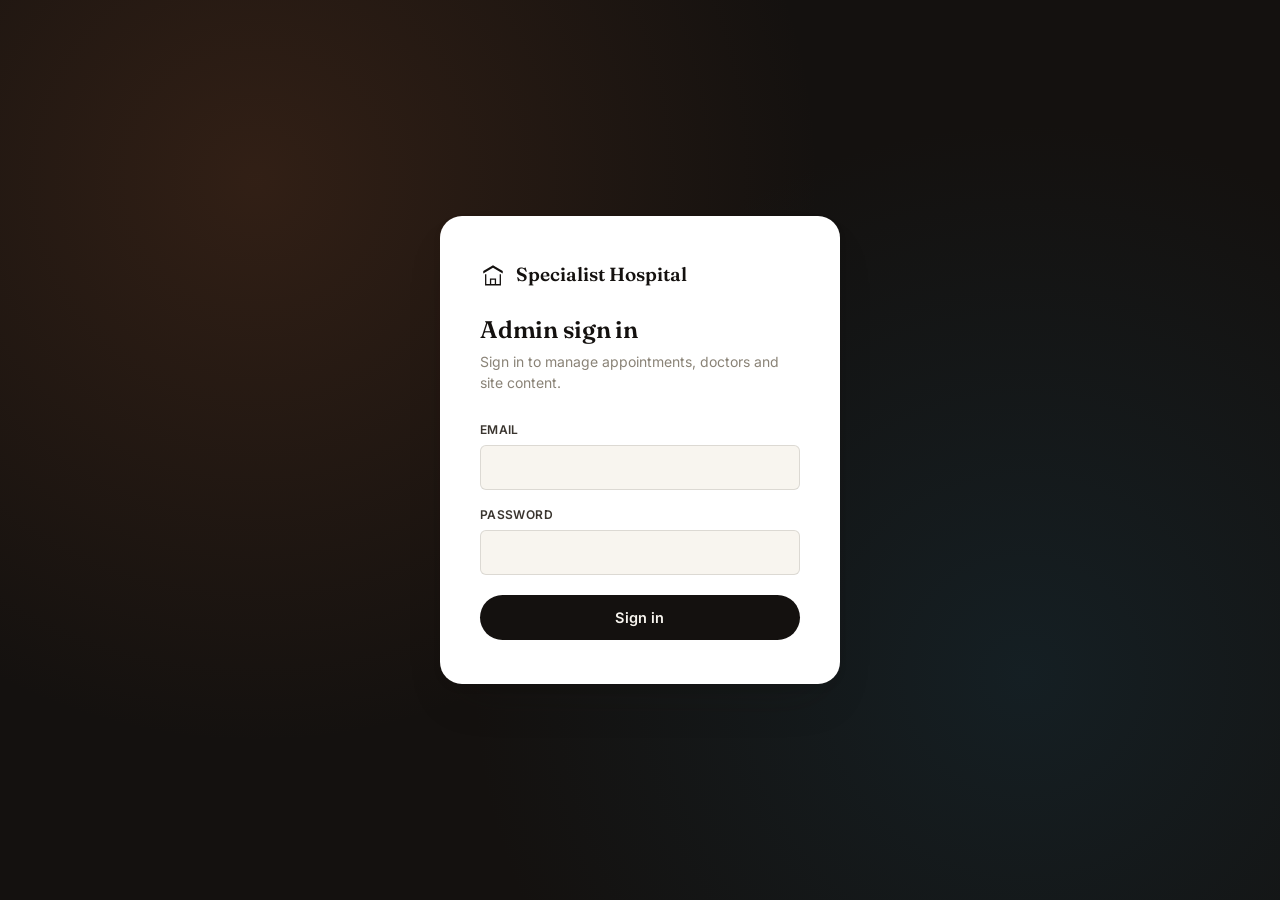
==== admin.html @ 0815db70 "first commit" ====
<!doctype html>
<html lang="en">
<head>
  <meta charset="UTF-8" />
  <meta name="viewport" content="width=device-width, initial-scale=1.0" />
  <title>Sterling Specialist Hospital — Admin</title>
  <meta name="robots" content="noindex, nofollow" />
  <link rel="icon" href="data:," />
  <link rel="stylesheet" href="/css/base.css?v=9" />
  <link rel="stylesheet" href="/css/admin.css?v=9" />
</head>
<body class="admin">

  <!-- ===================== LOGIN SCREEN ===================== -->
  <section class="login-screen" id="loginScreen">
    <div class="login-card">
      <div class="login-card__brand">
        <span class="icon"><svg viewBox="0 0 32 32" fill="none"><path d="M16 4 28 11v3L16 7 4 14v-3L16 4Z" fill="currentColor"/><path d="M7 15v13h18V15" stroke="currentColor" stroke-width="1.6"/><path d="M13 28v-7h6v7" stroke="currentColor" stroke-width="1.6"/></svg></span>
        <span>Specialist Hospital</span>
      </div>
      <h1>Admin sign in</h1>
      <p class="sub">Sign in to manage appointments, doctors and site content.</p>
      <div class="login-error" id="loginError"></div>
      <form class="login-form" id="loginForm">
        <div class="form-field">
          <label for="loginEmail" class="admin-label">Email</label>
          <input type="email" id="loginEmail" class="admin-input" required autocomplete="username" />
        </div>
        <div class="form-field">
          <label for="loginPassword" class="admin-label">Password</label>
          <input type="password" id="loginPassword" class="admin-input" required autocomplete="current-password" />
        </div>
        <button type="submit" class="btn btn-login" id="loginSubmitBtn">Sign in</button>
      </form>
    </div>
  </section>

  <!-- ===================== ADMIN SHELL ===================== -->
  <div class="admin-shell" id="adminShell">
    <div class="sidebar-backdrop" id="sidebarBackdrop"></div>
    <aside class="admin-sidebar" id="adminSidebar">
      <div class="admin-sidebar__brand">
        <span class="icon"><svg viewBox="0 0 32 32" fill="none"><path d="M16 4 28 11v3L16 7 4 14v-3L16 4Z" fill="currentColor"/><path d="M7 15v13h18V15" stroke="currentColor" stroke-width="1.6"/><path d="M13 28v-7h6v7" stroke="currentColor" stroke-width="1.6"/></svg></span>
        <span>Specialist Hospital</span>
      </div>

      <div class="admin-sidebar__nav-scroll">
        <nav>
          <div class="nav-group">
            <p class="nav-group__label">Overview</p>
            <button class="nav-item active" data-view="dashboard" data-icon="dashboard"><span class="icon"></span>Dashboard</button>
            <button class="nav-item" data-view="notifications" data-icon="bell"><span class="icon"></span>Notifications<span class="nav-item__badge hidden" id="navNotifBadge">0</span></button>
            <button class="nav-item" data-view="branding" data-icon="image"><span class="icon"></span>Hospital Logo</button>
            <button class="nav-item" data-view="profile" data-icon="userCircle"><span class="icon"></span>Profile Settings</button>
          </div>
          <div class="nav-group">
            <p class="nav-group__label">Specialist Hospital</p>
            <button class="nav-item" data-view="sh-appointments" data-icon="clock"><span class="icon"></span>Appointments</button>
            <button class="nav-item" data-view="sh-doctors" data-icon="doctor"><span class="icon"></span>Doctors</button>
            <button class="nav-item" data-view="sh-board" data-icon="userCircle"><span class="icon"></span>Board of Directors</button>
            <button class="nav-item" data-view="sh-departments" data-icon="pulse"><span class="icon"></span>Departments</button>
            <button class="nav-item" data-view="sh-posts" data-icon="bookOpen"><span class="icon"></span>Health Articles</button>
            <button class="nav-item" data-view="sh-partners" data-icon="layers"><span class="icon"></span>Partners</button>
            <button class="nav-item" data-view="sh-hero" data-icon="image"><span class="icon"></span>Hero Slides</button>
            <button class="nav-item" data-view="sh-content" data-icon="layers"><span class="icon"></span>Page Content</button>
          </div>
        </nav>
      </div>

      <div class="admin-sidebar__footer">
        <div class="admin-sidebar__user">
          <strong id="sidebarAdminName">Admin</strong>
          <span id="sidebarAdminEmail"></span>
        </div>
        <button class="nav-item" id="logoutBtn" data-icon="logout"><span class="icon"></span>Sign out</button>
      </div>
    </aside>

    <main class="admin-main" id="adminMain">
      <!-- Views are rendered into here by admin.js -->
    </main>
  </div>

  <!-- ===================== SHARED MODAL ===================== -->
  <div class="modal-backdrop" id="adminModal">
    <div class="modal" id="adminModalInner" role="dialog" aria-modal="true"></div>
  </div>

  <script src="/js/icons.js?v=9"></script>
  <script src="/js/config.js?v=9"></script>
  <script src="/js/api.js?v=9"></script>
  <script src="/js/admin.js?v=9"></script>
  <script src="/js/admin-shared-views.js?v=9"></script>
  <script src="/js/admin-hospital-views.js?v=9"></script>
</body>
</html>
---- css/base.css ----
/* =========================================================
   SterlingGroup — design tokens & base styles
   Shared across all pages (hospital, board, admin)
   ========================================================= */

@import url('https://fonts.googleapis.com/css2?family=Fraunces:ital,opsz,wght@0,9..144,300..900;1,9..144,300..900&family=Inter:wght@400;500;600;700&family=JetBrains+Mono:wght@400;500&display=swap');

:root {
  /* ---- Shared neutrals ---- */
  --ink: #14110f;
  --ink-soft: #3a352f;
  --paper: #f8f5ef;
  --paper-raised: #ffffff;
  --stone: #8a8377;
  --stone-light: #d8d2c4;
  --line: rgba(20, 17, 15, 0.12);

  /* ---- Lakeview accent (hospitality) ---- */
  --lv-primary: #8a4a28;
  --lv-primary-deep: #5e3119;
  --lv-gold: #c69a4c;
  --lv-tint: #f4ece1;

  /* ---- Sterling Hospital accent (healthcare) ---- */
  --sh-primary: #163f52;
  --sh-primary-deep: #0d2733;
  --sh-teal: #3e8e7e;
  --sh-tint: #e9f1ef;

  /* ---- Type ---- */
  --font-display: 'Fraunces', 'Iowan Old Style', serif;
  --font-body: 'Inter', -apple-system, BlinkMacSystemFont, sans-serif;
  --font-mono: 'JetBrains Mono', monospace;

  /* ---- Scale ---- */
  --radius-sm: 6px;
  --radius-md: 12px;
  --radius-lg: 22px;
  --shadow-soft: 0 1px 2px rgba(20,17,15,0.04), 0 12px 32px -16px rgba(20,17,15,0.18);
  --shadow-lift: 0 4px 8px rgba(20,17,15,0.06), 0 24px 48px -20px rgba(20,17,15,0.28);

  --container: 1240px;
}

* { box-sizing: border-box; }
html { scroll-behavior: smooth; overflow-x: hidden; }

@media (prefers-reduced-motion: reduce) {
  html { scroll-behavior: auto; }
  *, *::before, *::after { animation-duration: 0.01ms !important; animation-iteration-count: 1 !important; transition-duration: 0.01ms !important; }
}

body {
  margin: 0;
  font-family: var(--font-body);
  color: var(--ink);
  background: var(--paper);
  -webkit-font-smoothing: antialiased;
  font-size: 16px;
  line-height: 1.5;
  overflow-x: hidden;
}

h1, h2, h3, h4 {
  font-family: var(--font-display);
  font-weight: 600;
  line-height: 1.08;
  margin: 0;
  letter-spacing: -0.01em;
}

.eyebrow {
  font-family: var(--font-mono);
  font-size: 12.5px;
  letter-spacing: 0.14em;
  text-transform: uppercase;
  color: var(--stone);
  margin: 0 0 22px;
}

p { margin: 0; }

a { color: inherit; text-decoration: none; }

img { max-width: 100%; display: block; }

button {
  font-family: var(--font-body);
  cursor: pointer;
  border: none;
  background: none;
  color: inherit;
}

input, textarea, select {
  font-family: var(--font-body);
  font-size: 15px;
}

::selection { background: var(--lv-gold); color: var(--ink); }

.container {
  max-width: var(--container);
  margin: 0 auto;
  padding: 0 32px;
}

@media (max-width: 720px) {
  .container { padding: 0 20px; }
}

/* ---------------------------------------------------------
   Mobile nav toggle.
   Each page's header keeps its own nav link colors/spacing;
   this just handles the hamburger button and the collapse
   behavior on narrow screens.
   --------------------------------------------------------- */
.nav-toggle {
  display: none;
  flex-direction: column;
  justify-content: center;
  align-items: center;
  gap: 5px;
  width: 40px;
  height: 40px;
  border-radius: var(--radius-sm);
  flex-shrink: 0;
}
.nav-toggle span {
  display: block;
  width: 20px;
  height: 2px;
  background: currentColor;
  border-radius: 2px;
  transition: transform 0.25s ease, opacity 0.25s ease;
}
.nav-toggle.open span:nth-child(1) { transform: translateY(7px) rotate(45deg); }
.nav-toggle.open span:nth-child(2) { opacity: 0; }
.nav-toggle.open span:nth-child(3) { transform: translateY(-7px) rotate(-45deg); }

@media (max-width: 900px) {
  .nav-toggle { display: flex; }

  .primary-nav {
    position: absolute;
    top: 100%;
    left: 0;
    right: 0;
    max-height: calc(100vh - 76px);
    background: var(--paper);
    flex-direction: column;
    align-items: stretch;
    gap: 0;
    padding: 8px 24px 32px;
    overflow-y: auto;
    transform: translateY(-8px);
    opacity: 0;
    visibility: hidden;
    pointer-events: none;
    transition: opacity 0.2s ease, transform 0.2s ease, visibility 0.2s;
    z-index: 90;
    box-shadow: var(--shadow-soft);
    border-bottom: 1px solid var(--line);
  }
  .primary-nav.open {
    opacity: 1;
    transform: translateY(0);
    visibility: visible;
    pointer-events: auto;
  }
  .primary-nav a {
    padding: 16px 4px !important;
    border-bottom: 1px solid var(--line);
    font-size: 16px !important;
  }
  body.nav-open { overflow: hidden; }
}


/* ---------------------------------------------------------
   Focus states — always visible, never suppressed
   --------------------------------------------------------- */
a:focus-visible,
button:focus-visible,
input:focus-visible,
textarea:focus-visible,
select:focus-visible,
[tabindex]:focus-visible {
  outline: 2px solid currentColor;
  outline-offset: 3px;
  border-radius: 4px;
}

/* ---------------------------------------------------------
   Signature element: the "ledger line"
   A rule that draws itself left-to-right under a heading —
   used once per page, under the primary section heading only.
   --------------------------------------------------------- */
.ledger {
  position: relative;
  display: inline-block;
}
.ledger::after {
  content: '';
  position: absolute;
  left: 0;
  bottom: -10px;
  height: 2px;
  width: 0%;
  background: currentColor;
  transition: width 1.1s cubic-bezier(0.16, 1, 0.3, 1);
}
.ledger.in-view::after {
  width: 64px;
}

/* ---------------------------------------------------------
   Buttons
   --------------------------------------------------------- */
.btn {
  display: inline-flex;
  align-items: center;
  gap: 10px;
  padding: 13px 26px;
  border-radius: 999px;
  font-size: 14.5px;
  font-weight: 600;
  letter-spacing: 0.01em;
  transition: transform 0.25s cubic-bezier(0.16, 1, 0.3, 1), box-shadow 0.25s ease, background 0.2s ease;
  white-space: nowrap;
}
.btn:active { transform: scale(0.97); }
.btn svg { width: 16px; height: 16px; flex-shrink: 0; }

.btn-ghost {
  background: transparent;
  border: 1.5px solid var(--line);
  color: var(--ink);
}
.btn-ghost:hover { border-color: currentColor; }

/* ---------------------------------------------------------
   Generic card surface
   --------------------------------------------------------- */
.surface {
  background: var(--paper-raised);
  border-radius: var(--radius-md);
  box-shadow: var(--shadow-soft);
}

/* ---------------------------------------------------------
   Toast / inline alert
   --------------------------------------------------------- */
.toast {
  position: fixed;
  bottom: 28px;
  right: 28px;
  z-index: 999;
  background: var(--ink);
  color: var(--paper);
  padding: 14px 20px;
  border-radius: var(--radius-sm);
  font-size: 14px;
  font-weight: 500;
  box-shadow: var(--shadow-lift);
  display: flex;
  align-items: center;
  gap: 10px;
  max-width: 360px;
  transform: translateY(12px);
  opacity: 0;
  transition: transform 0.35s cubic-bezier(0.16,1,0.3,1), opacity 0.35s ease;
  pointer-events: none;
}
.toast.show { transform: translateY(0); opacity: 1; }
.toast.error { background: #7a2424; }
.toast svg { width: 18px; height: 18px; flex-shrink: 0; }

/* ---------------------------------------------------------
   Skeleton loading
   --------------------------------------------------------- */
.skeleton {
  background: linear-gradient(100deg, var(--stone-light) 30%, #eee6d4 50%, var(--stone-light) 70%);
  background-size: 200% 100%;
  animation: shimmer 1.6s infinite;
  border-radius: var(--radius-sm);
}
@keyframes shimmer {
  0% { background-position: 200% 0; }
  100% { background-position: -200% 0; }
}

/* ---------------------------------------------------------
   Brand mark — supports either the default inline SVG glyph
   or an admin-uploaded logo image dropped into the same slot
   --------------------------------------------------------- */
.brand-mark {
  display: flex;
  align-items: center;
  gap: 10px;
}
.brand-mark__glyph {
  width: 28px;
  height: 28px;
  flex-shrink: 0;
  display: flex;
  align-items: center;
  justify-content: center;
  color: var(--ink);
}
.brand-mark__glyph svg { width: 100%; height: 100%; }
.brand-mark__text {
  font-family: var(--font-display);
  font-size: 19px;
  font-weight: 600;
  letter-spacing: -0.01em;
  line-height: 1;
}
.brand-mark__glyph img {
  height: 28px;
  width: auto;
  max-width: 160px;
  object-fit: contain;
  display: block;
}

/* ---------------------------------------------------------
   Shared footer —
   Hospital pages. --footer-accent controls the link hover
   color per page (set in each page's own stylesheet).
   --------------------------------------------------------- */
.site-footer {
  --footer-accent: #ffffff;
  background: var(--ink);
  color: #d8d2c4;
  padding: 64px 0 0;
}

.site-footer__grid {
  display: grid;
  grid-template-columns: 1.3fr 1fr 1fr 1fr;
  gap: 40px;
  padding-bottom: 48px;
  border-bottom: 1px solid rgba(255,255,255,0.1);
}
@media (max-width: 900px) {
  .site-footer__grid { grid-template-columns: 1fr 1fr; row-gap: 36px; }
}
@media (max-width: 560px) {
  .site-footer__grid { grid-template-columns: 1fr; row-gap: 32px; }
}

.site-footer__brand-col { grid-column: span 1; }
@media (max-width: 900px) {
  .site-footer__brand-col { grid-column: 1 / -1; }
}
.site-footer__brand .brand-mark__glyph { color: #fff; }
.site-footer .brand-mark__text { color: #fff; }
.site-footer__tagline { color: #9a9484; font-size: 14.5px; margin-top: 10px; max-width: 320px; line-height: 1.55; }

.site-footer__heading {
  font-family: var(--font-mono);
  font-size: 12px;
  text-transform: uppercase;
  letter-spacing: 0.1em;
  color: #9a9484;
  margin-bottom: 16px;
}
.site-footer__col p { font-size: 14.5px; line-height: 1.6; margin-bottom: 6px; }
.site-footer__col a { transition: color 0.2s ease; }
.site-footer__col a:hover { color: var(--footer-accent); }
.site-footer__links { display: flex; flex-direction: column; gap: 11px; }
.site-footer__links a { font-size: 14.5px; color: #d8d2c4; }
.site-footer__links a:hover { color: var(--footer-accent); }

/* Icon + text rows (address, phone, email) — matches the "Contact Us" style */
.footer-contact-item {
  display: flex;
  align-items: flex-start;
  gap: 10px;
  margin-bottom: 14px !important;
}
.footer-contact-item .icon {
  width: 17px;
  height: 17px;
  color: var(--footer-accent);
  flex-shrink: 0;
  margin-top: 2px;
}
.footer-contact-item > span:last-child,
.footer-contact-item > a { line-height: 1.5; }

.site-footer__socials { display: flex; gap: 10px; margin-top: 18px; }
.site-footer__socials a {
  width: 34px; height: 34px; border-radius: 50%;
  background: rgba(255,255,255,0.08);
  display: flex; align-items: center; justify-content: center;
  color: #fff;
  flex-shrink: 0;
}
.site-footer__socials a:hover { background: var(--footer-accent); color: var(--ink); }
.site-footer__socials .icon { width: 15px; height: 15px; }

.site-footer__bottom {
  padding: 22px 0;
  font-size: 13px;
  color: #847e6f;
  display: flex;
  flex-wrap: wrap;
  gap: 8px 20px;
  justify-content: space-between;
}

/* ---------------------------------------------------------
   Visually hidden (a11y labels)
   --------------------------------------------------------- */
.sr-only {
  position: absolute;
  width: 1px; height: 1px;
  padding: 0; margin: -1px;
  overflow: hidden;
  clip: rect(0,0,0,0);
  white-space: nowrap;
  border: 0;
}

/* ---------------------------------------------------------
   Modal
   --------------------------------------------------------- */
.modal-backdrop {
  position: fixed;
  inset: 0;
  background: rgba(20,17,15,0.5);
  backdrop-filter: blur(3px);
  display: none;
  align-items: center;
  justify-content: center;
  z-index: 200;
  padding: 24px;
}
.modal-backdrop.open { display: flex; }
.modal {
  background: var(--paper-raised);
  border-radius: var(--radius-lg);
  max-width: 520px;
  width: 100%;
  max-height: 88vh;
  overflow-y: auto;
  box-shadow: var(--shadow-lift);
  animation: modal-in 0.3s cubic-bezier(0.16,1,0.3,1);
}
@keyframes modal-in {
  from { opacity: 0; transform: translateY(16px) scale(0.98); }
  to { opacity: 1; transform: translateY(0) scale(1); }
}

/* ---------------------------------------------------------
   Partner / client logo slider
   Auto-scrolls via CSS animation; pauses on hover/touch/focus.
   Also draggable via JS (see partner-slider.js) for manual swipe.
   Track is duplicated in markup so the loop is seamless.
   --------------------------------------------------------- */
.partner-slider {
  position: relative;
  overflow: hidden;
  -webkit-mask-image: linear-gradient(90deg, transparent 0%, #000 6%, #000 94%, transparent 100%);
  mask-image: linear-gradient(90deg, transparent 0%, #000 6%, #000 94%, transparent 100%);
  cursor: grab;
  user-select: none;
}
.partner-slider.dragging { cursor: grabbing; }
.partner-slider__track {
  display: flex;
  align-items: center;
  gap: 56px;
  width: max-content;
  animation: partner-scroll var(--partner-duration, 38s) linear infinite;
}
.partner-slider:hover .partner-slider__track,
.partner-slider:focus-within .partner-slider__track,
.partner-slider.dragging .partner-slider__track,
.partner-slider.paused .partner-slider__track {
  animation-play-state: paused;
}
@keyframes partner-scroll {
  from { transform: translateX(0); }
  to { transform: translateX(-50%); }
}
.partner-slider__item {
  flex-shrink: 0;
  height: 44px;
  display: flex;
  align-items: center;
  opacity: 0.72;
  filter: grayscale(1);
  transition: opacity 0.25s ease, filter 0.25s ease;
}
.partner-slider__item:hover { opacity: 1; filter: grayscale(0); }
.partner-slider__item img {
  height: 100%;
  width: auto;
  max-width: 160px;
  object-fit: contain;
  pointer-events: none;
}
.partner-slider__empty {
  padding: 18px 0;
  color: var(--stone);
  font-size: 13.5px;
}

@media (prefers-reduced-motion: reduce) {
  .partner-slider__track { animation: none; }
}
---- css/admin.css ----
/* =========================================================
   Admin dashboard
   Neutral, dense, functional — a control room, not a showcase.
   ========================================================= */

body.admin { background: var(--paper); height: 100vh; overflow: hidden; }

/* ---------- Login screen ---------- */
.login-screen {
  height: 100vh;
  display: flex;
  align-items: center;
  justify-content: center;
  background: var(--ink);
  position: relative;
  overflow: hidden;
}
.login-screen::before {
  content: '';
  position: absolute;
  inset: 0;
  background:
    radial-gradient(circle at 20% 20%, rgba(138,74,40,0.25), transparent 45%),
    radial-gradient(circle at 80% 75%, rgba(22,63,82,0.3), transparent 45%);
}
.login-card {
  position: relative;
  background: var(--paper-raised);
  border-radius: var(--radius-lg);
  padding: 44px 40px;
  width: 100%;
  max-width: 400px;
  box-shadow: var(--shadow-lift);
}
.login-card__brand { display: flex; align-items: center; gap: 10px; margin-bottom: 28px; }
.login-card__brand .icon { width: 26px; height: 26px; color: var(--ink); }
.login-card__brand span { font-family: var(--font-display); font-size: 19px; font-weight: 600; }
.login-card h1 { font-size: 24px; margin-bottom: 8px; }
.login-card p.sub { color: var(--stone); font-size: 14px; margin-bottom: 28px; }
.login-form { display: flex; flex-direction: column; gap: 16px; }
.login-form .form-field input {
  padding: 13px 14px;
  border-radius: var(--radius-sm);
  border: 1.5px solid var(--line);
  font-size: 14.5px;
  width: 100%;
}
.login-form .form-field input:focus { outline: none; border-color: var(--ink); }
.login-error {
  font-size: 13.5px;
  color: #8a2e1f;
  background: #fbe9e6;
  padding: 10px 12px;
  border-radius: var(--radius-sm);
  display: none;
}
.login-error.show { display: block; }
.btn-login {
  background: var(--ink);
  color: var(--paper);
  width: 100%;
  justify-content: center;
  padding: 14px;
  margin-top: 4px;
}
.btn-login:hover { background: var(--ink-soft); }
.btn-login:disabled { opacity: 0.6; cursor: wait; }

/* ---------- Shell layout ---------- */
.admin-shell { display: none; height: 100vh; }
.admin-shell.active { display: grid; grid-template-columns: 248px 1fr; }

.admin-sidebar {
  background: var(--ink);
  color: #d8d2c4;
  display: flex;
  flex-direction: column;
  padding: 22px 14px 0;
  height: 100vh;
  overflow: hidden;
}
.admin-sidebar__brand { display: flex; align-items: center; gap: 10px; padding: 8px 10px 22px; flex-shrink: 0; }
.admin-sidebar__brand .icon { width: 24px; height: 24px; color: #fff; }
.admin-sidebar__nav-scroll {
  flex: 1;
  overflow-y: auto;
  padding-bottom: 12px;
  scrollbar-width: thin;
  scrollbar-color: rgba(255,255,255,0.18) transparent;
  mask-image: linear-gradient(180deg, #000 0%, #000 94%, transparent 100%);
}
.admin-sidebar__nav-scroll::-webkit-scrollbar { width: 6px; }
.admin-sidebar__nav-scroll::-webkit-scrollbar-thumb { background: rgba(255,255,255,0.18); border-radius: 999px; }
.admin-sidebar__nav-scroll::-webkit-scrollbar-track { background: transparent; }
.admin-sidebar__footer { flex-shrink: 0; padding: 14px 0 18px; border-top: 1px solid rgba(255,255,255,0.1); }
.admin-sidebar__user { padding: 10px 12px; font-size: 13px; color: #9a9484; }
.admin-sidebar__user strong { color: #fff; display: block; font-size: 13.5px; margin-bottom: 2px; }
.admin-sidebar__brand span { font-family: var(--font-display); font-size: 17px; color: #fff; font-weight: 600; }

.nav-group { margin-bottom: 18px; }
.nav-group__label {
  font-family: var(--font-mono);
  font-size: 10.5px;
  text-transform: uppercase;
  letter-spacing: 0.1em;
  color: #837d6e;
  padding: 0 12px;
  margin-bottom: 8px;
}
.nav-item {
  display: flex;
  align-items: center;
  gap: 11px;
  width: 100%;
  padding: 10px 12px;
  border-radius: var(--radius-sm);
  font-size: 14px;
  color: #c7c1b1;
  text-align: left;
  position: relative;
}
.nav-item .icon { width: 17px; height: 17px; flex-shrink: 0; }
.nav-item:hover { background: rgba(255,255,255,0.06); color: #fff; }
.nav-item.active { background: rgba(255,255,255,0.1); color: #fff; }
.nav-item__badge {
  margin-left: auto;
  background: #c4543a;
  color: #fff;
  font-size: 11px;
  font-weight: 700;
  padding: 1px 7px;
  border-radius: 999px;
}

/* ---------- Main content ---------- */
.admin-main { overflow-y: auto; padding: 32px 40px 64px; }
.admin-topbar {
  display: flex;
  align-items: center;
  justify-content: space-between;
  margin-bottom: 28px;
}
.admin-topbar h1 { font-size: 26px; }
.admin-topbar__actions { display: flex; align-items: center; gap: 12px; }

.sidebar-toggle {
  display: none;
  width: 38px; height: 38px;
  border-radius: 50%;
  align-items: center;
  justify-content: center;
  flex-shrink: 0;
  color: var(--ink);
}
.sidebar-toggle:hover { background: rgba(20,17,15,0.05); }
.sidebar-toggle .icon { width: 20px; height: 20px; }

.sidebar-backdrop {
  display: none;
  position: fixed;
  inset: 0;
  background: rgba(20, 17, 15, 0.45);
  z-index: 190;
}
.sidebar-backdrop.show { display: block; }

@media (max-width: 900px) {
  .admin-shell.active { grid-template-columns: 1fr; }

  .admin-sidebar {
    position: fixed;
    top: 0;
    left: 0;
    width: 264px;
    max-width: 82vw;
    z-index: 200;
    transform: translateX(-100%);
    transition: transform 0.28s cubic-bezier(0.4, 0, 0.2, 1);
    box-shadow: var(--shadow-lift);
  }
  .admin-sidebar.open { transform: translateX(0); }

  .sidebar-toggle { display: flex; }
  .admin-main { padding: 20px 18px 48px; }
  .admin-topbar h1 { font-size: 21px; }

  body.sidebar-open { overflow: hidden; }
}

.bell-btn {
  position: relative;
  width: 38px; height: 38px;
  border-radius: 50%;
  display: flex; align-items: center; justify-content: center;
  border: 1.5px solid var(--line);
}
.bell-btn .icon { width: 18px; height: 18px; }
.bell-btn__dot {
  position: absolute; top: 6px; right: 7px;
  width: 7px; height: 7px;
  border-radius: 50%;
  background: #c4543a;
  display: none;
}
.bell-btn__dot.show { display: block; }

/* ---------- Stat cards ---------- */
.stat-grid {
  display: grid;
  grid-template-columns: repeat(4, 1fr);
  gap: 18px;
  margin-bottom: 36px;
}
@media (max-width: 1100px) { .stat-grid { grid-template-columns: repeat(2, 1fr); } }
.stat-card {
  background: var(--paper-raised);
  border-radius: var(--radius-md);
  padding: 22px;
  border: 1px solid var(--line);
}
.stat-card__label { font-size: 12.5px; color: var(--stone); margin-bottom: 10px; }
.stat-card__value { font-family: var(--font-display); font-size: 32px; font-weight: 600; }
.stat-card--sh .stat-card__value { color: var(--sh-primary); }

/* ---------- Panels & tables ---------- */
.panel {
  background: var(--paper-raised);
  border-radius: var(--radius-md);
  border: 1px solid var(--line);
  margin-bottom: 28px;
}
.panel__head {
  display: flex;
  align-items: center;
  justify-content: space-between;
  padding: 18px 22px;
  border-bottom: 1px solid var(--line);
}
.panel__head h2 { font-size: 17px; }
.panel__head-actions { display: flex; gap: 10px; }

.data-table { width: 100%; border-collapse: collapse; font-size: 14px; }
.table-scroll { overflow-x: auto; -webkit-overflow-scrolling: touch; }
@media (max-width: 900px) { .data-table { min-width: 640px; } }
.data-table th {
  text-align: left;
  font-size: 11.5px;
  text-transform: uppercase;
  letter-spacing: 0.06em;
  color: var(--stone);
  padding: 12px 22px;
  border-bottom: 1px solid var(--line);
  font-weight: 600;
}
.data-table td { padding: 14px 22px; border-bottom: 1px solid var(--line); vertical-align: middle; }
.data-table tr:last-child td { border-bottom: none; }
.data-table tr:hover td { background: rgba(20,17,15,0.015); }

.pill-status {
  display: inline-flex;
  align-items: center;
  gap: 6px;
  font-size: 12px;
  font-weight: 600;
  padding: 4px 10px;
  border-radius: 999px;
}
.pill-status.pending { background: #fdeecb; color: #8a5a00; }
.pill-status.confirmed { background: #d9f0e2; color: #1f7a47; }
.pill-status.cancelled { background: #f4e1de; color: #8a2e1f; }
.pill-status.completed { background: #e3e3f0; color: #423a8a; }

.row-actions { display: flex; gap: 8px; }
.icon-btn {
  width: 32px; height: 32px;
  border-radius: 8px;
  display: flex; align-items: center; justify-content: center;
  border: 1.5px solid var(--line);
  color: var(--ink-soft);
}
.icon-btn .icon { width: 15px; height: 15px; }
.icon-btn:hover { border-color: var(--ink); color: var(--ink); }
.icon-btn.danger:hover { border-color: #8a2e1f; color: #8a2e1f; }

.status-select {
  font-size: 12.5px;
  font-weight: 600;
  padding: 6px 8px;
  border-radius: var(--radius-sm);
  border: 1.5px solid var(--line);
  background: var(--paper);
}

.empty-state {
  padding: 48px 22px;
  text-align: center;
  color: var(--stone);
  font-size: 14px;
}
.empty-state .icon { width: 32px; height: 32px; margin: 0 auto 14px; opacity: 0.5; }

/* ---------- Manage grids (rooms/doctors/posts cards) ---------- */
.manage-grid { display: grid; grid-template-columns: repeat(3, 1fr); gap: 18px; padding: 22px; }
@media (max-width: 1200px) { .manage-grid { grid-template-columns: repeat(2, 1fr); } }
@media (max-width: 760px) { .manage-grid { grid-template-columns: 1fr; } }

.manage-card {
  border: 1px solid var(--line);
  border-radius: var(--radius-md);
  overflow: hidden;
  display: flex;
  flex-direction: column;
}
.manage-card__media {
  aspect-ratio: 16/10;
  background: var(--stone-light);
  position: relative;
  overflow: hidden;
}
.manage-card__media img { width: 100%; height: 100%; object-fit: cover; }
.manage-card__upload-overlay {
  position: absolute; inset: 0;
  background: rgba(20,17,15,0.0);
  display: flex; align-items: center; justify-content: center;
  opacity: 0;
  transition: opacity 0.2s ease, background 0.2s ease;
  cursor: pointer;
}
.manage-card__media:hover .manage-card__upload-overlay { opacity: 1; background: rgba(20,17,15,0.45); }
.manage-card__upload-overlay .icon { width: 22px; height: 22px; color: #fff; }
.manage-card__body { padding: 16px; display: flex; flex-direction: column; gap: 8px; flex: 1; }
.manage-card__title { font-size: 15.5px; font-weight: 600; }
.manage-card__meta { font-size: 12.5px; color: var(--stone); }
.manage-card__footer { display: flex; justify-content: space-between; align-items: center; margin-top: auto; padding-top: 8px; }
.toggle-pill {
  font-size: 11.5px;
  font-weight: 600;
  padding: 4px 9px;
  border-radius: 999px;
}
.toggle-pill.on { background: #d9f0e2; color: #1f7a47; }
.toggle-pill.off { background: var(--stone-light); color: var(--ink-soft); }

/* ---------- On/off switch (e.g. payments toggle) ---------- */
.switch { display: inline-flex; cursor: pointer; flex-shrink: 0; }
.switch input { position: absolute; opacity: 0; width: 0; height: 0; }
.switch__track {
  width: 42px; height: 24px; border-radius: 999px;
  background: var(--stone-light); position: relative;
  transition: background 0.2s ease;
}
.switch__thumb {
  position: absolute; top: 3px; left: 3px;
  width: 18px; height: 18px; border-radius: 50%;
  background: #fff; box-shadow: 0 1px 3px rgba(0,0,0,0.25);
  transition: transform 0.2s ease;
}
.switch input:checked + .switch__track { background: #1f7a47; }
.switch input:checked + .switch__track .switch__thumb { transform: translateX(18px); }
.switch input:focus-visible + .switch__track { outline: 2px solid var(--ink); outline-offset: 2px; }

/* ---------- Admin modal form ---------- */
.admin-modal-form { padding: 24px 26px 26px; display: flex; flex-direction: column; gap: 14px; max-height: 76vh; overflow-y: auto; }
.admin-modal-form h3 { font-size: 19px; padding: 0 0 4px; }
.field-grid { display: grid; grid-template-columns: 1fr 1fr; gap: 14px; }
.field-grid--3 { grid-template-columns: 1fr 1fr 1fr; }
@media (max-width: 480px) { .field-grid, .field-grid--3 { grid-template-columns: 1fr; } }
.checkbox-row { display: flex; align-items: center; gap: 8px; font-size: 13.5px; }
.checkbox-row input { width: 16px; height: 16px; }
.day-toggle-row { display: flex; gap: 6px; flex-wrap: wrap; }
.day-toggle {
  font-size: 12px;
  padding: 7px 11px;
  border-radius: 999px;
  border: 1.5px solid var(--line);
  font-weight: 500;
}
.day-toggle.selected { background: var(--ink); color: #fff; border-color: var(--ink); }

.btn-save {
  background: var(--ink);
  color: var(--paper);
  justify-content: center;
  padding: 13px;
  margin-top: 6px;
}
.btn-save:hover { background: var(--ink-soft); }
.btn-danger-text { color: #8a2e1f; font-size: 13px; font-weight: 600; text-align: center; padding: 8px; }

/* ---------- Notifications panel ---------- */
.notif-list { max-height: 480px; overflow-y: auto; }
.notif-item {
  display: flex;
  gap: 14px;
  padding: 16px 22px;
  border-bottom: 1px solid var(--line);
}
.notif-item:last-child { border-bottom: none; }
.notif-item.unread { background: rgba(138,74,40,0.04); }
.notif-item__icon {
  width: 36px; height: 36px;
  border-radius: 50%;
  display: flex; align-items: center; justify-content: center;
  flex-shrink: 0;
}
.notif-item__icon.hospital { background: var(--sh-tint); color: var(--sh-primary); }
.notif-item__icon .icon { width: 17px; height: 17px; }
.notif-item__body { flex: 1; }
.notif-item__title { font-size: 14px; font-weight: 600; margin-bottom: 2px; }
.notif-item__text { font-size: 13px; color: var(--ink-soft); }
.notif-item__time { font-size: 12px; color: var(--stone); margin-top: 4px; font-family: var(--font-mono); }

/* ---------- Tabs (for divisions inside one section) ---------- */
.tab-row { display: flex; gap: 4px; padding: 4px; background: var(--stone-light); border-radius: 999px; width: fit-content; margin-bottom: 22px; }
.tab-btn { padding: 9px 18px; border-radius: 999px; font-size: 13.5px; font-weight: 600; color: var(--ink-soft); }
.tab-btn.active { background: var(--paper-raised); color: var(--ink); box-shadow: var(--shadow-soft); }

.hidden { display: none !important; }

textarea.admin-textarea { min-height: 120px; resize: vertical; }
input.admin-input, select.admin-input, textarea.admin-textarea {
  padding: 11px 13px;
  border-radius: var(--radius-sm);
  border: 1.5px solid var(--line);
  font-size: 14px;
  width: 100%;
  background: var(--paper);
}
input.admin-input:focus, select.admin-input:focus, textarea.admin-textarea:focus { outline: none; border-color: var(--ink); }
label.admin-label { font-size: 12px; font-weight: 600; color: var(--ink-soft); text-transform: uppercase; letter-spacing: 0.03em; margin-bottom: 6px; display: block; }
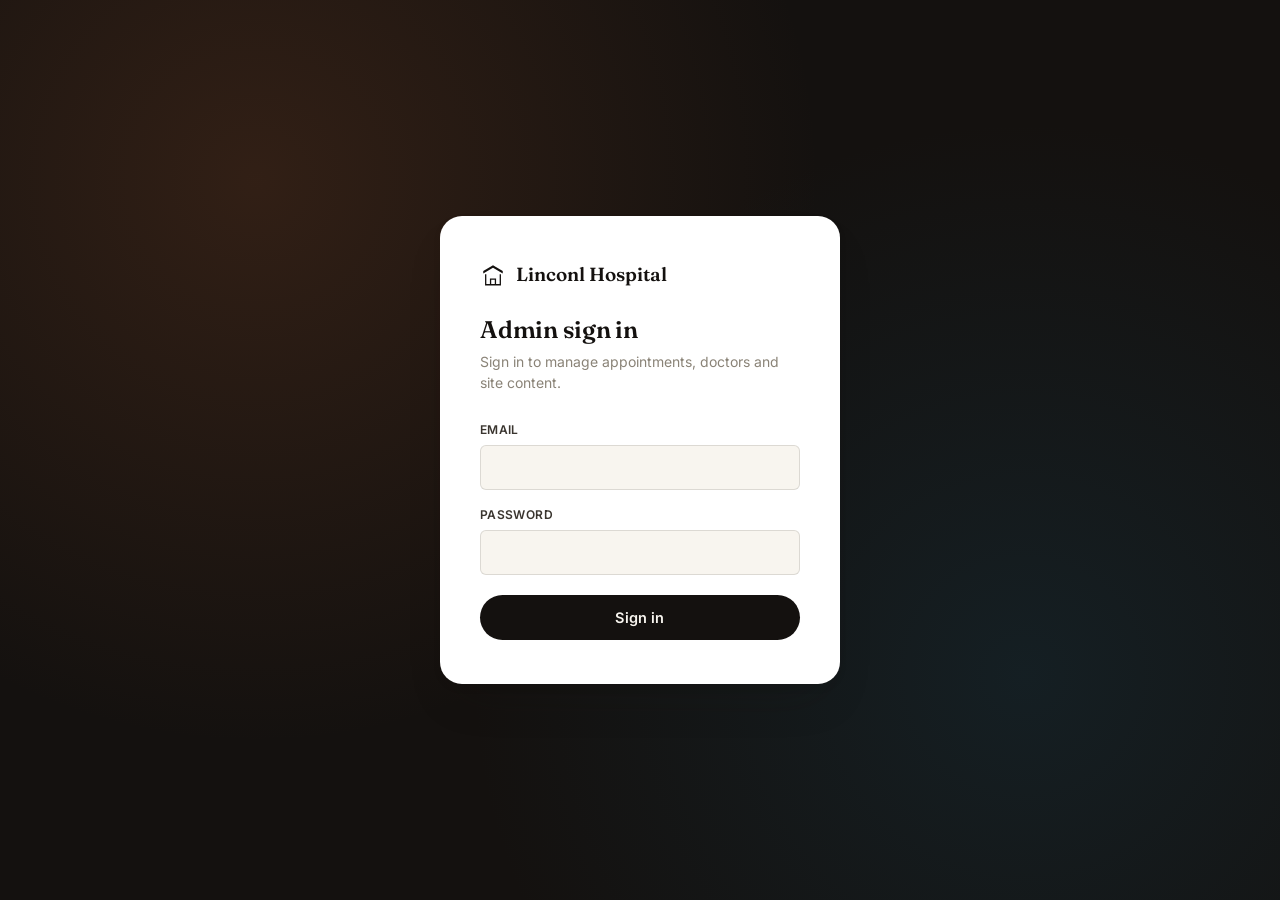
==== commit b4ef6ff3: "admin text content" ====
--- a/admin.html
+++ b/admin.html
@@ -3,11 +3,11 @@
 <head>
   <meta charset="UTF-8" />
   <meta name="viewport" content="width=device-width, initial-scale=1.0" />
-  <title>Sterling Specialist Hospital — Admin</title>
+  <title>Lincoln Hospital — Admin Dashboard</title>
   <meta name="robots" content="noindex, nofollow" />
   <link rel="icon" href="data:," />
-  <link rel="stylesheet" href="/css/base.css?v=9" />
-  <link rel="stylesheet" href="/css/admin.css?v=9" />
+  <link rel="stylesheet" href="/css/base.css?v=10" />
+  <link rel="stylesheet" href="/css/admin.css?v=10" />
 </head>
 <body class="admin">
 
@@ -16,7 +16,7 @@
     <div class="login-card">
       <div class="login-card__brand">
         <span class="icon"><svg viewBox="0 0 32 32" fill="none"><path d="M16 4 28 11v3L16 7 4 14v-3L16 4Z" fill="currentColor"/><path d="M7 15v13h18V15" stroke="currentColor" stroke-width="1.6"/><path d="M13 28v-7h6v7" stroke="currentColor" stroke-width="1.6"/></svg></span>
-        <span>Specialist Hospital</span>
+        <span>Linconl Hospital</span>
       </div>
       <h1>Admin sign in</h1>
       <p class="sub">Sign in to manage appointments, doctors and site content.</p>
@@ -41,7 +41,7 @@
     <aside class="admin-sidebar" id="adminSidebar">
       <div class="admin-sidebar__brand">
         <span class="icon"><svg viewBox="0 0 32 32" fill="none"><path d="M16 4 28 11v3L16 7 4 14v-3L16 4Z" fill="currentColor"/><path d="M7 15v13h18V15" stroke="currentColor" stroke-width="1.6"/><path d="M13 28v-7h6v7" stroke="currentColor" stroke-width="1.6"/></svg></span>
-        <span>Specialist Hospital</span>
+        <span>Linconl Hospital</span>
       </div>
 
       <div class="admin-sidebar__nav-scroll">
@@ -54,7 +54,7 @@
             <button class="nav-item" data-view="profile" data-icon="userCircle"><span class="icon"></span>Profile Settings</button>
           </div>
           <div class="nav-group">
-            <p class="nav-group__label">Specialist Hospital</p>
+            <p class="nav-group__label">Linconl Hospital</p>
             <button class="nav-item" data-view="sh-appointments" data-icon="clock"><span class="icon"></span>Appointments</button>
             <button class="nav-item" data-view="sh-doctors" data-icon="doctor"><span class="icon"></span>Doctors</button>
             <button class="nav-item" data-view="sh-board" data-icon="userCircle"><span class="icon"></span>Board of Directors</button>
@@ -86,11 +86,11 @@
     <div class="modal" id="adminModalInner" role="dialog" aria-modal="true"></div>
   </div>
 
-  <script src="/js/icons.js?v=9"></script>
-  <script src="/js/config.js?v=9"></script>
-  <script src="/js/api.js?v=9"></script>
-  <script src="/js/admin.js?v=9"></script>
-  <script src="/js/admin-shared-views.js?v=9"></script>
-  <script src="/js/admin-hospital-views.js?v=9"></script>
+  <script src="/js/icons.js?v=10"></script>
+  <script src="/js/config.js?v=10"></script>
+  <script src="/js/api.js?v=10"></script>
+  <script src="/js/admin.js?v=10"></script>
+  <script src="/js/admin-shared-views.js?v=10"></script>
+  <script src="/js/admin-hospital-views.js?v=10"></script>
 </body>
 </html>
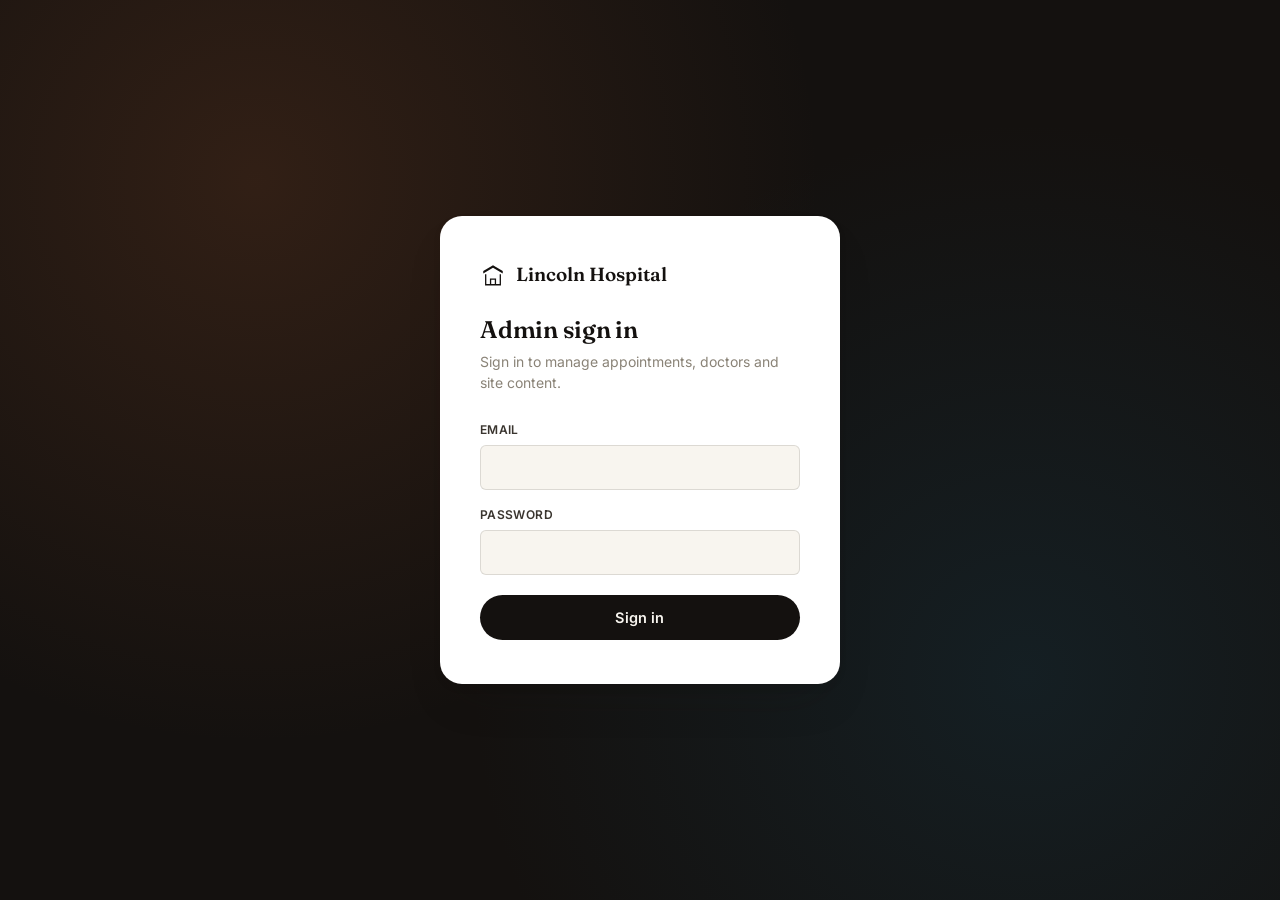
==== commit f756d313: "htaccess" ====
--- a/admin.html
+++ b/admin.html
@@ -16,7 +16,7 @@
     <div class="login-card">
       <div class="login-card__brand">
         <span class="icon"><svg viewBox="0 0 32 32" fill="none"><path d="M16 4 28 11v3L16 7 4 14v-3L16 4Z" fill="currentColor"/><path d="M7 15v13h18V15" stroke="currentColor" stroke-width="1.6"/><path d="M13 28v-7h6v7" stroke="currentColor" stroke-width="1.6"/></svg></span>
-        <span>Linconl Hospital</span>
+        <span>Lincoln Hospital</span>
       </div>
       <h1>Admin sign in</h1>
       <p class="sub">Sign in to manage appointments, doctors and site content.</p>
@@ -41,7 +41,7 @@
     <aside class="admin-sidebar" id="adminSidebar">
       <div class="admin-sidebar__brand">
         <span class="icon"><svg viewBox="0 0 32 32" fill="none"><path d="M16 4 28 11v3L16 7 4 14v-3L16 4Z" fill="currentColor"/><path d="M7 15v13h18V15" stroke="currentColor" stroke-width="1.6"/><path d="M13 28v-7h6v7" stroke="currentColor" stroke-width="1.6"/></svg></span>
-        <span>Linconl Hospital</span>
+        <span>Lincoln Hospital</span>
       </div>
 
       <div class="admin-sidebar__nav-scroll">
@@ -54,7 +54,7 @@
             <button class="nav-item" data-view="profile" data-icon="userCircle"><span class="icon"></span>Profile Settings</button>
           </div>
           <div class="nav-group">
-            <p class="nav-group__label">Linconl Hospital</p>
+            <p class="nav-group__label">Lincoln Hospital</p>
             <button class="nav-item" data-view="sh-appointments" data-icon="clock"><span class="icon"></span>Appointments</button>
             <button class="nav-item" data-view="sh-doctors" data-icon="doctor"><span class="icon"></span>Doctors</button>
             <button class="nav-item" data-view="sh-board" data-icon="userCircle"><span class="icon"></span>Board of Directors</button>
